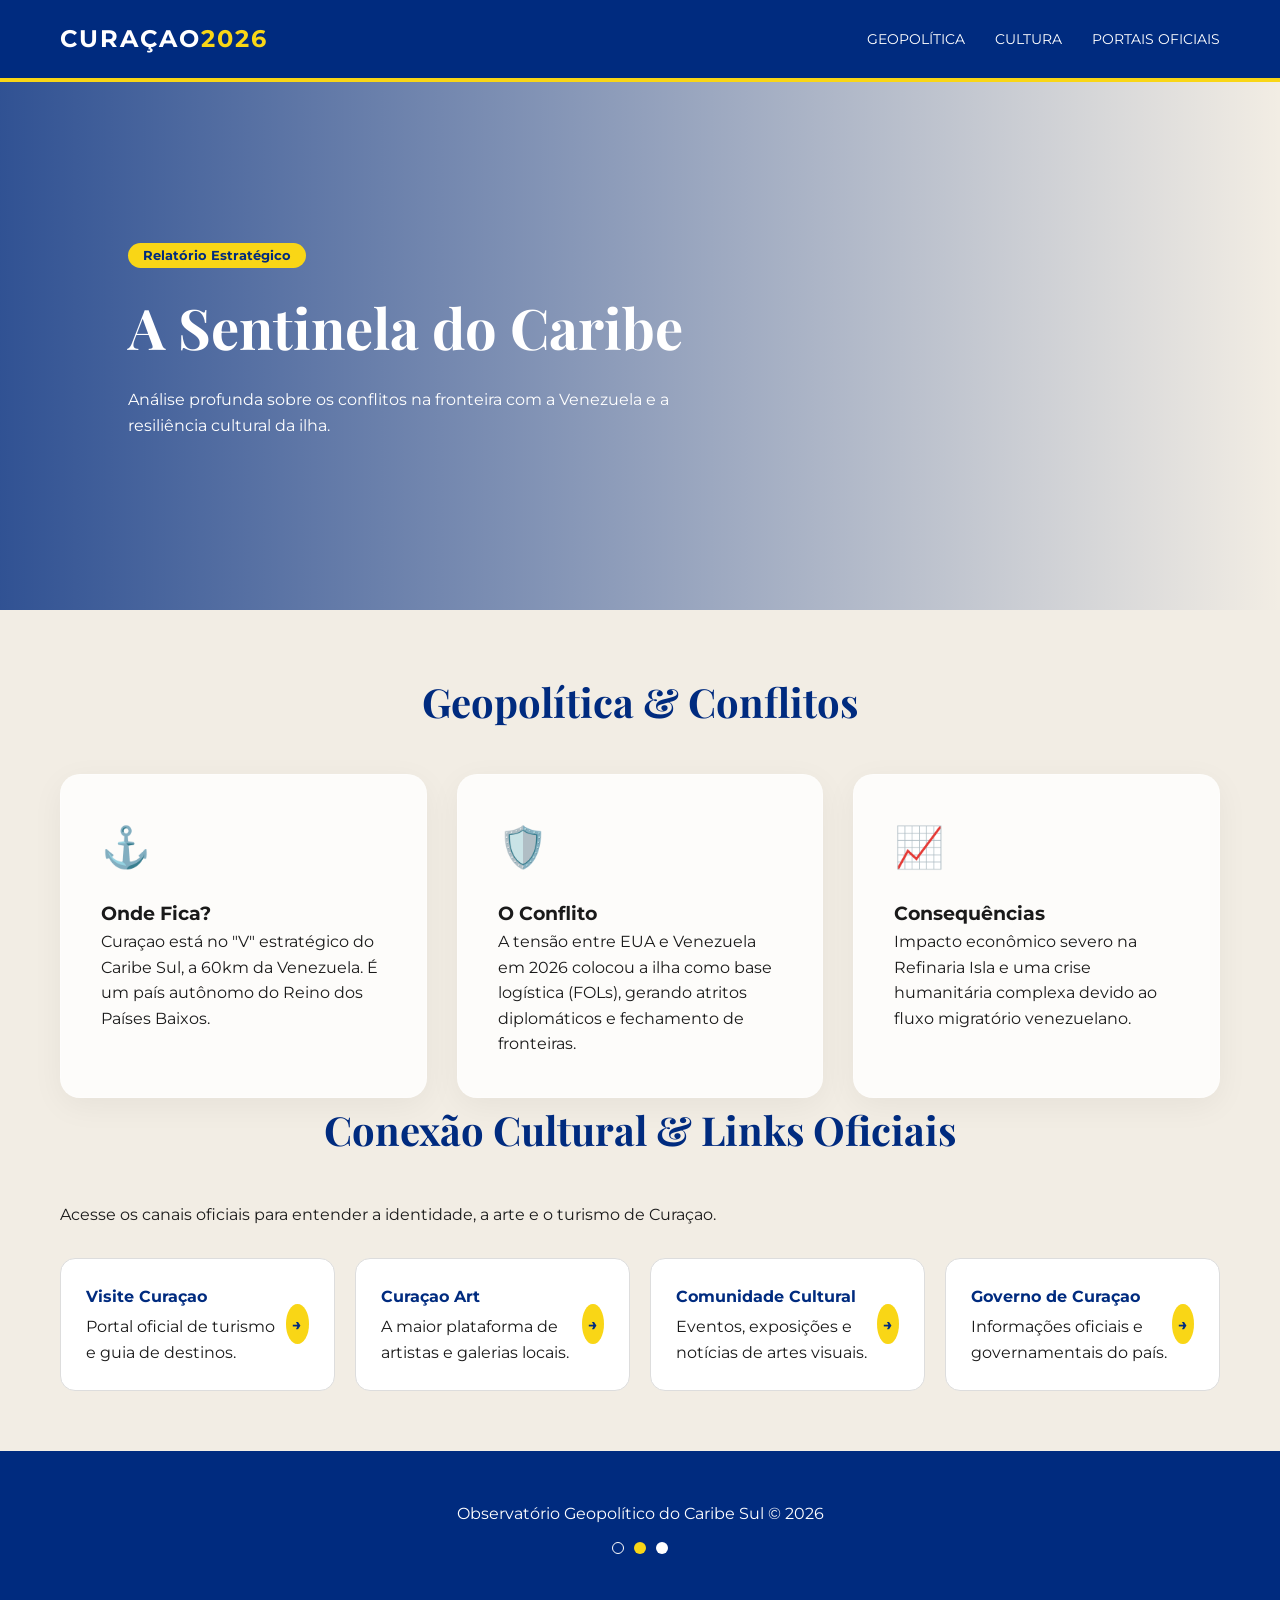
==== index.html @ 9a402e9c "Add files via upload" ====
<!DOCTYPE html>
<html lang="pt-br">
<head>
    <meta charset="UTF-8">
    <meta name="viewport" content="width=device-width, initial-scale=1.0">
    <title>Curaçao Strategic Hub 2026</title>
    <link rel="stylesheet" href="style.css">
    <link href="https://fonts.googleapis.com/css2?family=Montserrat:wght@300;400;700&family=Playfair+Display:ital,wght@0,700;1,700&display=swap" rel="stylesheet">
</head>
<body>

    <nav class="navbar">
        <div class="nav-content">
            <div class="logo">CURAÇAO<span>2026</span></div>
            <ul class="nav-links">
                <li><a href="#geopolitica">Geopolítica</a></li>
                <li><a href="#cultura">Cultura</a></li>
                <li><a href="#links">Portais Oficiais</a></li>
            </ul>
        </div>
    </nav>

    <header class="hero">
        <div class="hero-overlay">
            <div class="hero-text">
                <span class="badge">Relatório Estratégico</span>
                <h1>A Sentinela do Caribe</h1>
                <p>Análise profunda sobre os conflitos na fronteira com a Venezuela e a resiliência cultural da ilha.</p>
            </div>
        </div>
    </header>

    <main class="container">
        
        <section id="geopolitica" class="section-block">
            <h2 class="title-main">Geopolítica & Conflitos</h2>
            <div class="grid-conflitos">
                <div class="glass-card">
                    <div class="card-icon">⚓</div>
                    <h3>Onde Fica?</h3>
                    <p>Curaçao está no "V" estratégico do Caribe Sul, a 60km da Venezuela. É um país autônomo do Reino dos Países Baixos.</p>
                </div>
                <div class="glass-card">
                    <div class="card-icon">🛡️</div>
                    <h3>O Conflito</h3>
                    <p>A tensão entre EUA e Venezuela em 2026 colocou a ilha como base logística (FOLs), gerando atritos diplomáticos e fechamento de fronteiras.</p>
                </div>
                <div class="glass-card">
                    <div class="card-icon">📈</div>
                    <h3>Consequências</h3>
                    <p>Impacto econômico severo na Refinaria Isla e uma crise humanitária complexa devido ao fluxo migratório venezuelano.</p>
                </div>
            </div>
        </section>

        <section id="cultura" class="section-block">
            <h2 class="title-main">Conexão Cultural & Links Oficiais</h2>
            <p class="section-desc">Acesse os canais oficiais para entender a identidade, a arte e o turismo de Curaçao.</p>
            
            <div class="links-grid">
                <a href="https://www.curacao.com/pt/" target="_blank" class="portal-link-card">
                    <div class="link-info">
                        <h4>Visite Curaçao</h4>
                        <p>Portal oficial de turismo e guia de destinos.</p>
                    </div>
                    <span class="btn-arrow">→</span>
                </a>

                <a href="https://curacao-art.com/" target="_blank" class="portal-link-card">
                    <div class="link-info">
                        <h4>Curaçao Art</h4>
                        <p>A maior plataforma de artistas e galerias locais.</p>
                    </div>
                    <span class="btn-arrow">→</span>
                </a>

                <a href="https://www.facebook.com/curacaoart" target="_blank" class="portal-link-card">
                    <div class="link-info">
                        <h4>Comunidade Cultural</h4>
                        <p>Eventos, exposições e notícias de artes visuais.</p>
                    </div>
                    <span class="btn-arrow">→</span>
                </a>

                <a href="https://www.government.cw/" target="_blank" class="portal-link-card">
                    <div class="link-info">
                        <h4>Governo de Curaçao</h4>
                        <p>Informações oficiais e governamentais do país.</p>
                    </div>
                    <span class="btn-arrow">→</span>
                </a>
            </div>
        </section>
    </main>

    <footer>
        <div class="footer-content">
            <p>Observatório Geopolítico do Caribe Sul &copy; 2026</p>
            <div class="colors">
                <div class="dot blue"></div>
                <div class="dot yellow"></div>
                <div class="dot white"></div>
            </div>
        </div>
    </footer>

</body>
</html>
---- style.css ----
:root {
    --primary-blue: #002b7f;
    --accent-yellow: #f9d616;
    --sand-bege: #f2ede4;
    --white: #ffffff;
    --dark-text: #1a1a1a;
    --glass: rgba(255, 255, 255, 0.8);
}

* {
    margin: 0;
    padding: 0;
    box-sizing: border-box;
}

body {
    background-color: var(--sand-bege);
    font-family: 'Montserrat', sans-serif;
    color: var(--dark-text);
    line-height: 1.6;
    scroll-behavior: smooth;
}

/* NAVBAR */
.navbar {
    background: var(--primary-blue);
    padding: 20px 0;
    position: fixed;
    width: 100%;
    top: 0;
    z-index: 1000;
    border-bottom: 4px solid var(--accent-yellow);
}

.nav-content {
    max-width: 1200px;
    margin: 0 auto;
    display: flex;
    justify-content: space-between;
    align-items: center;
    padding: 0 20px;
}

.logo {
    color: white;
    font-weight: 700;
    font-size: 1.5rem;
    letter-spacing: 2px;
}

.logo span { color: var(--accent-yellow); }

.nav-links { list-style: none; display: flex; }
.nav-links li { margin-left: 30px; }
.nav-links a {
    color: white;
    text-decoration: none;
    font-size: 0.9rem;
    font-weight: 400;
    text-transform: uppercase;
}

/* HERO SECTION */
.hero {
    height: 60vh;
    background: url('https://images.unsplash.com/photo-1590523741831-ab7e8b8f9c7f?ixlib=rb-1.2.1&auto=format&fit=crop&w=1350&q=80') center/cover;
    margin-top: 70px;
}

.hero-overlay {
    height: 100%;
    background: linear-gradient(to right, rgba(0, 43, 127, 0.8), transparent);
    display: flex;
    align-items: center;
    padding: 0 10%;
}

.hero-text { color: white; max-width: 600px; }

.badge {
    background: var(--accent-yellow);
    color: var(--primary-blue);
    padding: 5px 15px;
    border-radius: 20px;
    font-weight: 700;
    font-size: 0.8rem;
}

.hero h1 {
    font-family: 'Playfair Display', serif;
    font-size: 3.5rem;
    margin: 15px 0;
}

/* CARDS DE CONFLITO */
.container { max-width: 1200px; margin: 0 auto; padding: 60px 20px; }

.title-main {
    text-align: center;
    font-family: 'Playfair Display', serif;
    font-size: 2.5rem;
    margin-bottom: 40px;
    color: var(--primary-blue);
}

.grid-conflitos {
    display: grid;
    grid-template-columns: repeat(auto-fit, minmax(300px, 1fr));
    gap: 30px;
}

.glass-card {
    background: var(--glass);
    padding: 40px;
    border-radius: 20px;
    border: 1px solid rgba(255,255,255,0.3);
    box-shadow: 0 8px 32px rgba(0,0,0,0.05);
    transition: 0.4s;
}

.glass-card:hover { transform: translateY(-10px); background: white; }

.card-icon { font-size: 2.5rem; margin-bottom: 20px; }

/* LINKS ESTILIZADOS */
.links-grid {
    display: grid;
    grid-template-columns: repeat(auto-fit, minmax(250px, 1fr));
    gap: 20px;
    margin-top: 30px;
}

.portal-link-card {
    background: var(--white);
    padding: 25px;
    text-decoration: none;
    color: var(--dark-text);
    border-radius: 15px;
    display: flex;
    justify-content: space-between;
    align-items: center;
    border: 1px solid #ddd;
    transition: 0.3s;
}

.portal-link-card:hover {
    border-color: var(--primary-blue);
    box-shadow: 0 5px 15px rgba(0,43,127,0.1);
}

.link-info h4 { color: var(--primary-blue); margin-bottom: 5px; }

.btn-arrow {
    background: var(--accent-yellow);
    width: 40px;
    height: 40px;
    display: flex;
    align-items: center;
    justify-content: center;
    border-radius: 50%;
    font-weight: bold;
    color: var(--primary-blue);
}

/* FOOTER */
footer {
    background: var(--primary-blue);
    color: white;
    padding: 50px 0;
    text-align: center;
}

.colors { display: flex; justify-content: center; gap: 10px; margin-top: 15px; }
.dot { width: 12px; height: 12px; border-radius: 50%; }
.blue { background: #002b7f; border: 1px solid white; }
.yellow { background: var(--accent-yellow); }
.white { background: white; }
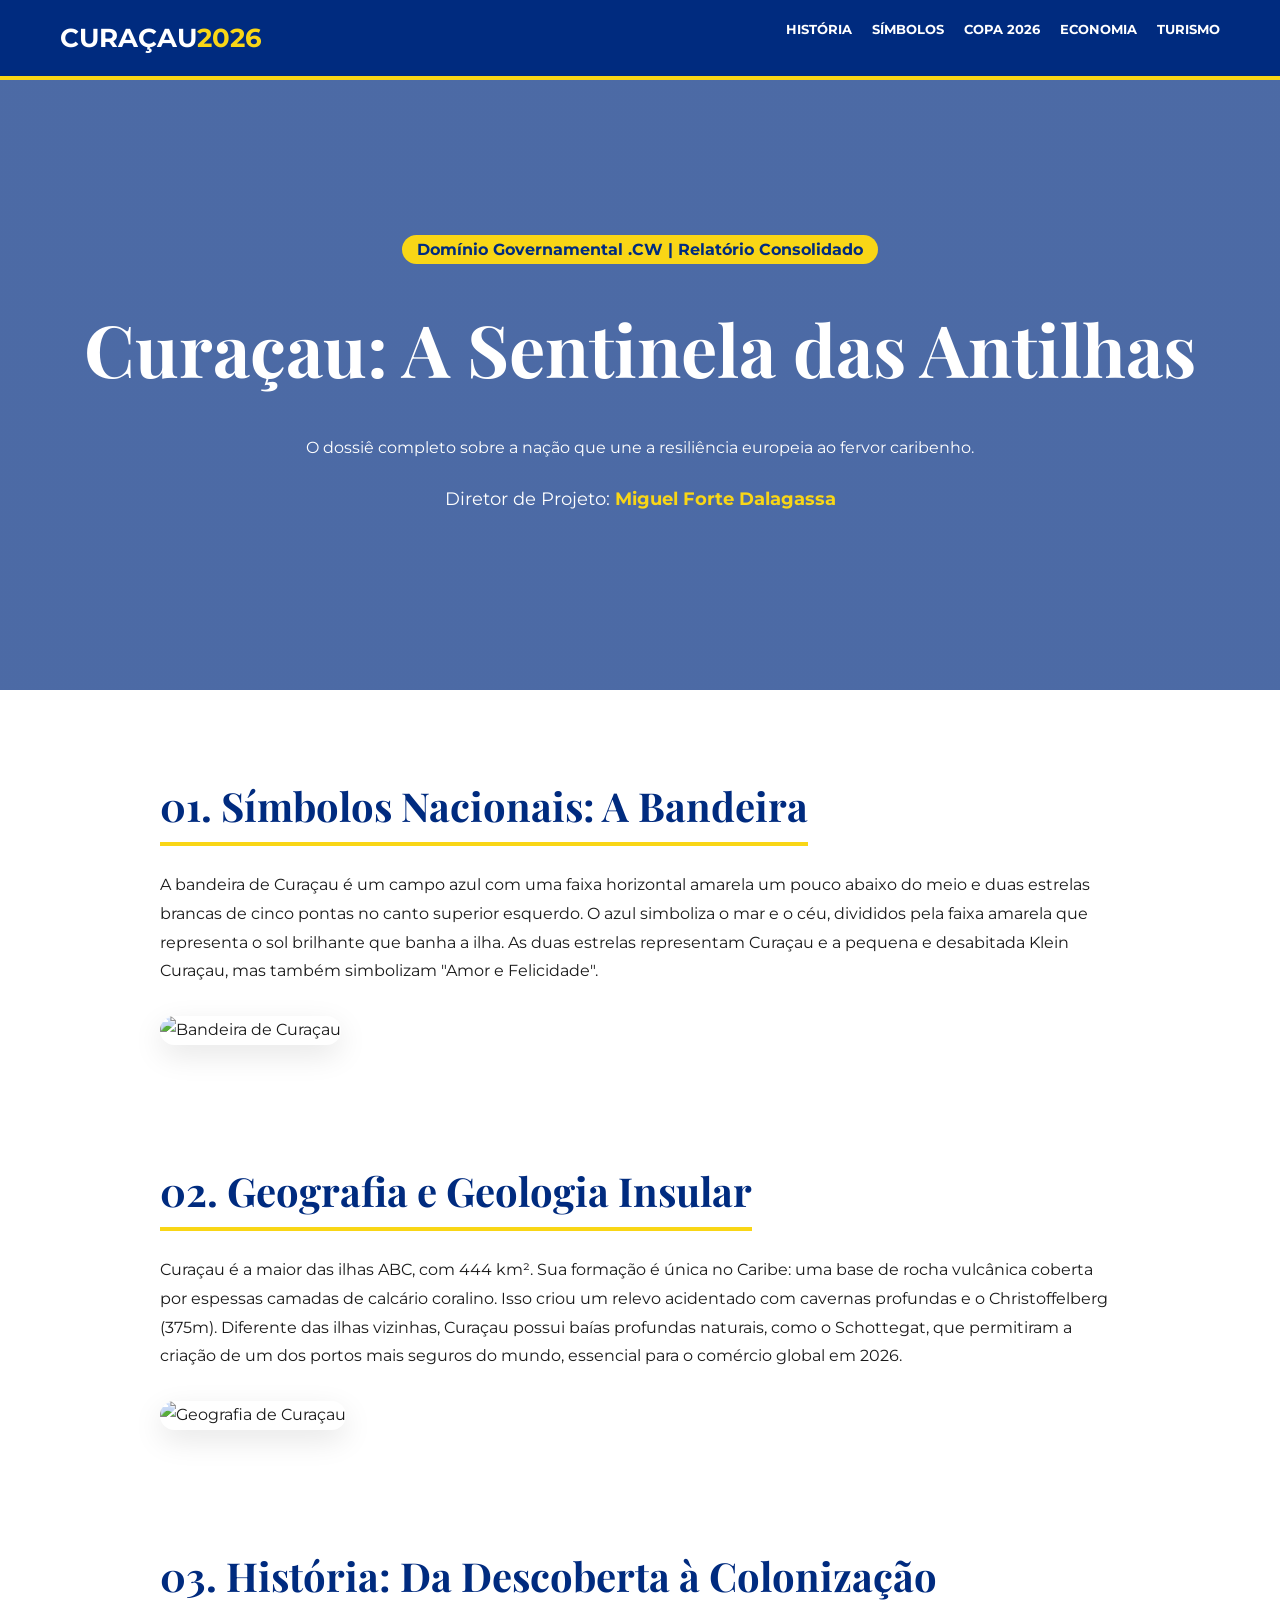
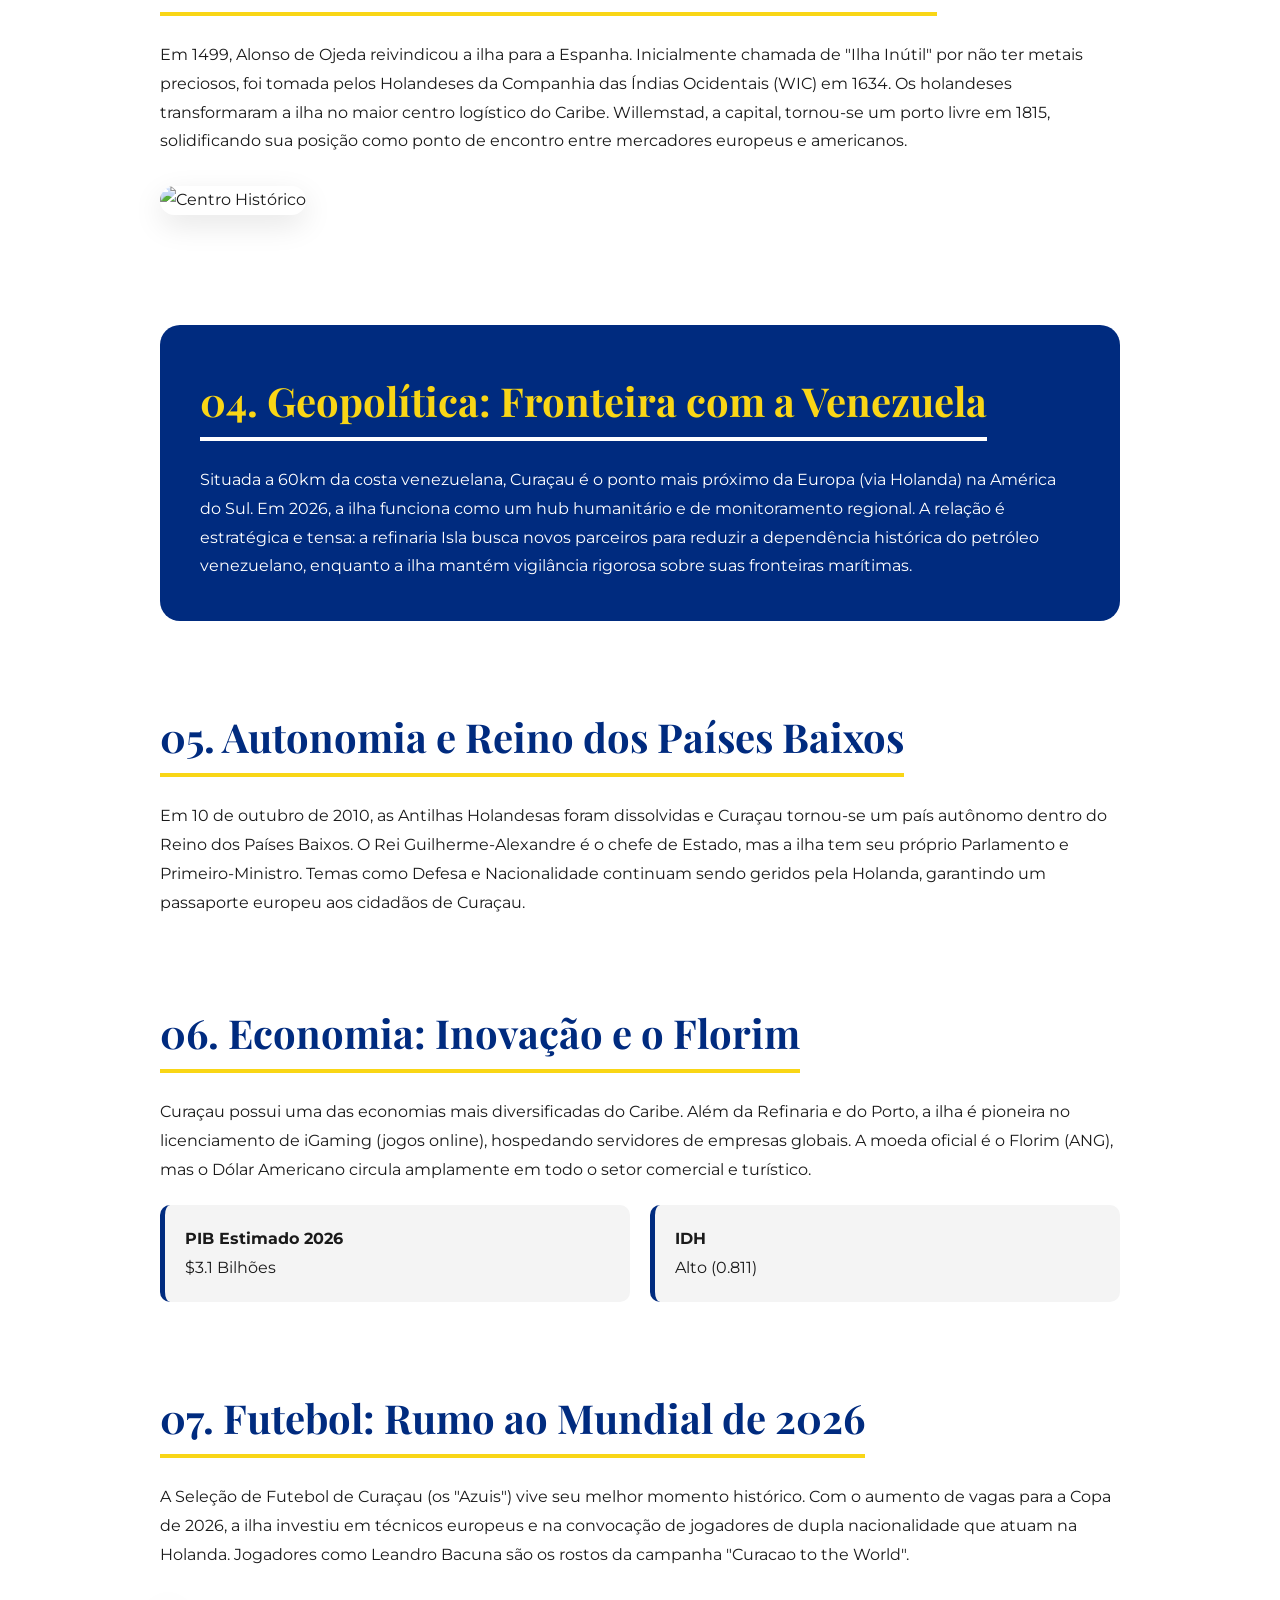
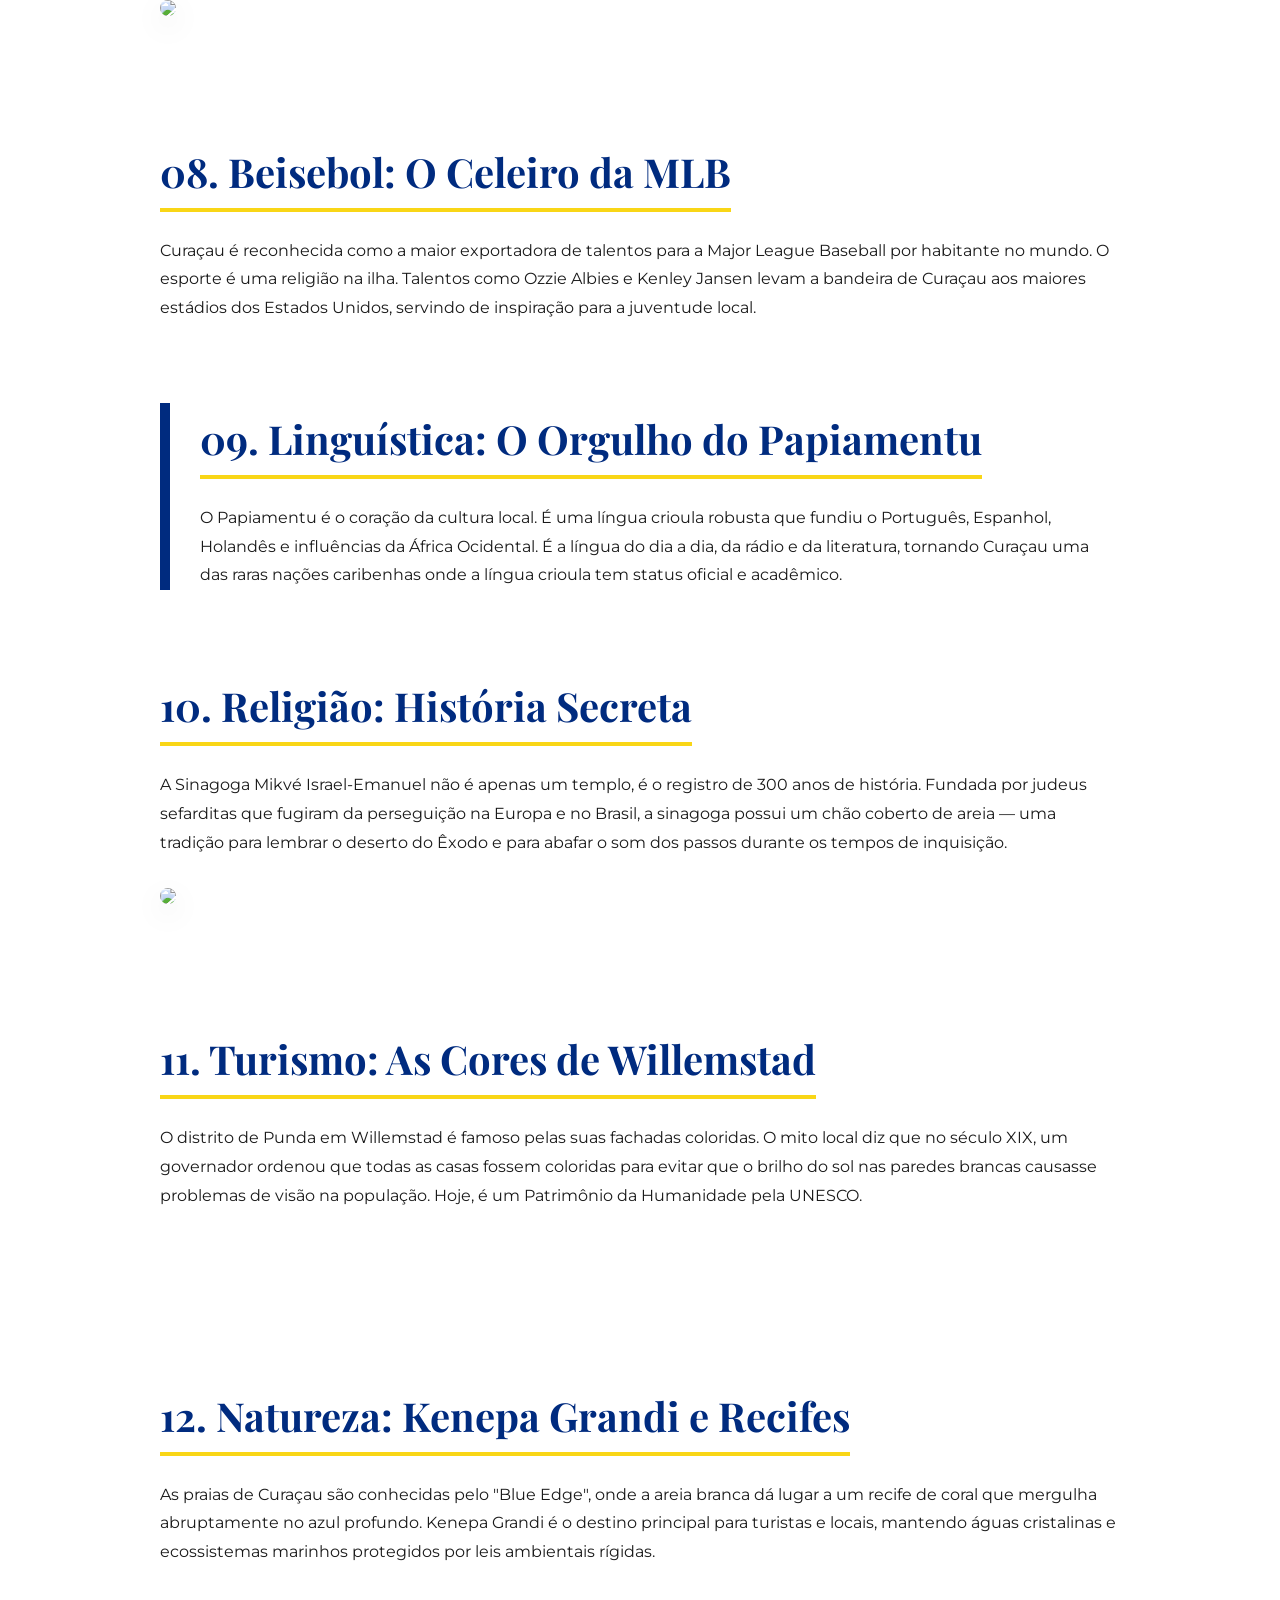
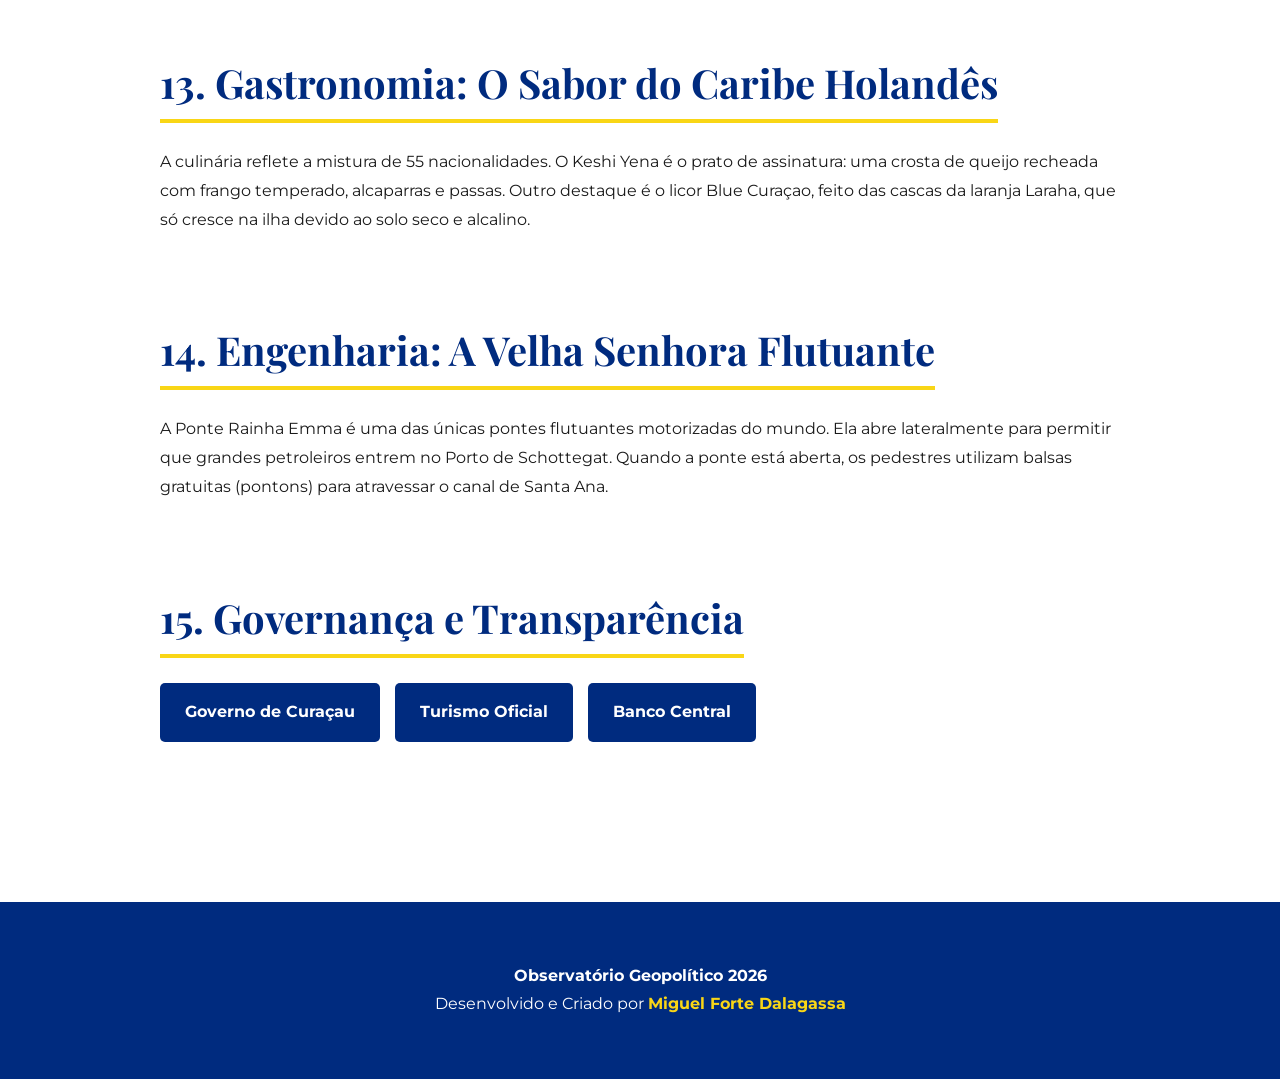
==== commit 8651f043: "Add files via upload" ====
--- a/index.html
+++ b/index.html
@@ -3,7 +3,7 @@
 <head>
     <meta charset="UTF-8">
     <meta name="viewport" content="width=device-width, initial-scale=1.0">
-    <title>Curaçao Strategic Hub 2026</title>
+    <title>Curaçau: Portal Oficial e Enciclopédico | Miguel Forte Dalagassa</title>
     <link rel="stylesheet" href="style.css">
     <link href="https://fonts.googleapis.com/css2?family=Montserrat:wght@300;400;700&family=Playfair+Display:ital,wght@0,700;1,700&display=swap" rel="stylesheet">
 </head>
@@ -11,11 +11,13 @@
 
     <nav class="navbar">
         <div class="nav-content">
-            <div class="logo">CURAÇAO<span>2026</span></div>
+            <div class="logo">CURAÇAU<span>2026</span></div>
             <ul class="nav-links">
-                <li><a href="#geopolitica">Geopolítica</a></li>
-                <li><a href="#cultura">Cultura</a></li>
-                <li><a href="#links">Portais Oficiais</a></li>
+                <li><a href="#historia">História</a></li>
+                <li><a href="#bandeira">Símbolos</a></li>
+                <li><a href="#futebol">Copa 2026</a></li>
+                <li><a href="#economia">Economia</a></li>
+                <li><a href="#turismo">Turismo</a></li>
             </ul>
         </div>
     </nav>
@@ -23,86 +25,112 @@
     <header class="hero">
         <div class="hero-overlay">
             <div class="hero-text">
-                <span class="badge">Relatório Estratégico</span>
-                <h1>A Sentinela do Caribe</h1>
-                <p>Análise profunda sobre os conflitos na fronteira com a Venezuela e a resiliência cultural da ilha.</p>
+                <span class="badge">Domínio Governamental .CW | Relatório Consolidado</span>
+                <h1>Curaçau: A Sentinela das Antilhas</h1>
+                <p>O dossiê completo sobre a nação que une a resiliência europeia ao fervor caribenho.</p>
+                <p class="signature">Diretor de Projeto: <strong>Miguel Forte Dalagassa</strong></p>
             </div>
         </div>
     </header>
 
-    <main class="container">
+    <main class="mega-container">
         
-        <section id="geopolitica" class="section-block">
-            <h2 class="title-main">Geopolítica & Conflitos</h2>
-            <div class="grid-conflitos">
-                <div class="glass-card">
-                    <div class="card-icon">⚓</div>
-                    <h3>Onde Fica?</h3>
-                    <p>Curaçao está no "V" estratégico do Caribe Sul, a 60km da Venezuela. É um país autônomo do Reino dos Países Baixos.</p>
-                </div>
-                <div class="glass-card">
-                    <div class="card-icon">🛡️</div>
-                    <h3>O Conflito</h3>
-                    <p>A tensão entre EUA e Venezuela em 2026 colocou a ilha como base logística (FOLs), gerando atritos diplomáticos e fechamento de fronteiras.</p>
-                </div>
-                <div class="glass-card">
-                    <div class="card-icon">📈</div>
-                    <h3>Consequências</h3>
-                    <p>Impacto econômico severo na Refinaria Isla e uma crise humanitária complexa devido ao fluxo migratório venezuelano.</p>
-                </div>
+        <section id="bandeira" class="wiki-section">
+            <h2 class="title-l">01. Símbolos Nacionais: A Bandeira</h2>
+            <p>A bandeira de Curaçau é um campo azul com uma faixa horizontal amarela um pouco abaixo do meio e duas estrelas brancas de cinco pontas no canto superior esquerdo. O azul simboliza o mar e o céu, divididos pela faixa amarela que representa o sol brilhante que banha a ilha. As duas estrelas representam Curaçau e a pequena e desabitada Klein Curaçau, mas também simbolizam "Amor e Felicidade".</p>
+            <img src="https://upload.wikimedia.org/wikipedia/commons/thumb/b/b1/Flag_of_Cura%C3%A7ao.svg/1200px-Flag_of_Cura%C3%A7ao.svg.png" alt="Bandeira de Curaçau">
+        </section>
+
+        <section class="wiki-section">
+            <h2 class="title-l">02. Geografia e Geologia Insular</h2>
+            <p>Curaçau é a maior das ilhas ABC, com 444 km². Sua formação é única no Caribe: uma base de rocha vulcânica coberta por espessas camadas de calcário coralino. Isso criou um relevo acidentado com cavernas profundas e o Christoffelberg (375m). Diferente das ilhas vizinhas, Curaçau possui baías profundas naturais, como o Schottegat, que permitiram a criação de um dos portos mais seguros do mundo, essencial para o comércio global em 2026.</p>
+            <img src="https://images.unsplash.com/photo-1590523741831-ab7e8b8f9c7f?auto=format&fit=crop&w=1200&q=80" alt="Geografia de Curaçau">
+        </section>
+
+        <section id="historia" class="wiki-section">
+            <h2 class="title-l">03. História: Da Descoberta à Colonização</h2>
+            <p>Em 1499, Alonso de Ojeda reivindicou a ilha para a Espanha. Inicialmente chamada de "Ilha Inútil" por não ter metais preciosos, foi tomada pelos Holandeses da Companhia das Índias Ocidentais (WIC) em 1634. Os holandeses transformaram a ilha no maior centro logístico do Caribe. Willemstad, a capital, tornou-se um porto livre em 1815, solidificando sua posição como ponto de encontro entre mercadores europeus e americanos.</p>
+            <img src="https://imgs.search.brave.com/KeZ0hi5SzxjQ5oLhXMk7jV7t2J5lJ8PjtAWJES4cf0Y/rs:fit:860:0:0:0/g:ce/aHR0cHM6Ly9pbWdt/ZC5uZXQvaW1hZ2Vz/L3YxL2d1aWEvMTU5/MTA0Ni9jZW50cm8t/aGlzdG9yaWNvLWRl/LWN1cml0aWJhLmpw/Zw" alt="Centro Histórico">
+        </section>
+
+        <section id="geopolitica" class="wiki-section dark-card">
+            <h2 class="title-l">04. Geopolítica: Fronteira com a Venezuela</h2>
+            <p>Situada a 60km da costa venezuelana, Curaçau é o ponto mais próximo da Europa (via Holanda) na América do Sul. Em 2026, a ilha funciona como um hub humanitário e de monitoramento regional. A relação é estratégica e tensa: a refinaria Isla busca novos parceiros para reduzir a dependência histórica do petróleo venezuelano, enquanto a ilha mantém vigilância rigorosa sobre suas fronteiras marítimas.</p>
+        </section>
+
+        <section class="wiki-section">
+            <h2 class="title-l">05. Autonomia e Reino dos Países Baixos</h2>
+            <p>Em 10 de outubro de 2010, as Antilhas Holandesas foram dissolvidas e Curaçau tornou-se um país autônomo dentro do Reino dos Países Baixos. O Rei Guilherme-Alexandre é o chefe de Estado, mas a ilha tem seu próprio Parlamento e Primeiro-Ministro. Temas como Defesa e Nacionalidade continuam sendo geridos pela Holanda, garantindo um passaporte europeu aos cidadãos de Curaçau.</p>
+        </section>
+
+        <section id="economia" class="wiki-section">
+            <h2 class="title-l">06. Economia: Inovação e o Florim</h2>
+            <p>Curaçau possui uma das economias mais diversificadas do Caribe. Além da Refinaria e do Porto, a ilha é pioneira no licenciamento de iGaming (jogos online), hospedando servidores de empresas globais. A moeda oficial é o Florim (ANG), mas o Dólar Americano circula amplamente em todo o setor comercial e turístico.</p>
+            <div class="stats-grid">
+                <div class="stat-box"><h4>PIB Estimado 2026</h4><p>$3.1 Bilhões</p></div>
+                <div class="stat-box"><h4>IDH</h4><p>Alto (0.811)</p></div>
             </div>
         </section>
 
-        <section id="cultura" class="section-block">
-            <h2 class="title-main">Conexão Cultural & Links Oficiais</h2>
-            <p class="section-desc">Acesse os canais oficiais para entender a identidade, a arte e o turismo de Curaçao.</p>
-            
-            <div class="links-grid">
-                <a href="https://www.curacao.com/pt/" target="_blank" class="portal-link-card">
-                    <div class="link-info">
-                        <h4>Visite Curaçao</h4>
-                        <p>Portal oficial de turismo e guia de destinos.</p>
-                    </div>
-                    <span class="btn-arrow">→</span>
-                </a>
+        <section id="futebol" class="wiki-section">
+            <h2 class="title-l">07. Futebol: Rumo ao Mundial de 2026</h2>
+            <p>A Seleção de Futebol de Curaçau (os "Azuis") vive seu melhor momento histórico. Com o aumento de vagas para a Copa de 2026, a ilha investiu em técnicos europeus e na convocação de jogadores de dupla nacionalidade que atuam na Holanda. Jogadores como Leandro Bacuna são os rostos da campanha "Curacao to the World".</p>
+            <img src="https://imgs.search.brave.com/EnGJ_qdP4SrPNNSWNHbB1l2VQya6NLTztIeuc8Wm8AQ/rs:fit:860:0:0:0/g:ce/aHR0cHM6Ly9jb250/ZXVkby5pbWd1b2wu/Y29tLmJyL2MvZXNw/b3J0ZS9mOS8yMDIz/LzAzLzI4L3NlbGVj/YW8tZGUtY3VyYWNh/by1lbmNhcmEtYS1h/cmdlbnRpbmEtZGUt/bWVzc2ktZW0tYW1p/c3Rvc28taG9qZS0x/Njc5OTk2ODUzODAw/X3YyXzkwMHg1MDYu/anBn">
+        </section>
 
-                <a href="https://curacao-art.com/" target="_blank" class="portal-link-card">
-                    <div class="link-info">
-                        <h4>Curaçao Art</h4>
-                        <p>A maior plataforma de artistas e galerias locais.</p>
-                    </div>
-                    <span class="btn-arrow">→</span>
-                </a>
+        <section class="wiki-section">
+            <h2 class="title-l">08. Beisebol: O Celeiro da MLB</h2>
+            <p>Curaçau é reconhecida como a maior exportadora de talentos para a Major League Baseball por habitante no mundo. O esporte é uma religião na ilha. Talentos como Ozzie Albies e Kenley Jansen levam a bandeira de Curaçau aos maiores estádios dos Estados Unidos, servindo de inspiração para a juventude local.</p>
+        </section>
 
-                <a href="https://www.facebook.com/curacaoart" target="_blank" class="portal-link-card">
-                    <div class="link-info">
-                        <h4>Comunidade Cultural</h4>
-                        <p>Eventos, exposições e notícias de artes visuais.</p>
-                    </div>
-                    <span class="btn-arrow">→</span>
-                </a>
+        <section class="wiki-section info-blue">
+            <h2 class="title-l">09. Linguística: O Orgulho do Papiamentu</h2>
+            <p>O Papiamentu é o coração da cultura local. É uma língua crioula robusta que fundiu o Português, Espanhol, Holandês e influências da África Ocidental. É a língua do dia a dia, da rádio e da literatura, tornando Curaçau uma das raras nações caribenhas onde a língua crioula tem status oficial e acadêmico.</p>
+        </section>
 
-                <a href="https://www.government.cw/" target="_blank" class="portal-link-card">
-                    <div class="link-info">
-                        <h4>Governo de Curaçao</h4>
-                        <p>Informações oficiais e governamentais do país.</p>
-                    </div>
-                    <span class="btn-arrow">→</span>
-                </a>
+        <section class="wiki-section">
+            <h2 class="title-l">10. Religião: História Secreta</h2>
+            <p>A Sinagoga Mikvé Israel-Emanuel não é apenas um templo, é o registro de 300 anos de história. Fundada por judeus sefarditas que fugiram da perseguição na Europa e no Brasil, a sinagoga possui um chão coberto de areia — uma tradição para lembrar o deserto do Êxodo e para abafar o som dos passos durante os tempos de inquisição.</p>
+            <img src="https://imgs.search.brave.com/HoWVtPqDftUY-XuB63odjJT1dFKNvd1567gdOLlA46s/rs:fit:860:0:0:0/g:ce/aHR0cHM6Ly9tZWRp/YS5pc3RvY2twaG90/by5jb20vaWQvNTEy/NDYwMDYwL3B0L2Zv/dG8vbWlrdmUtaXNy/YWVsLWVtYW51ZWwt/c2luYWdvZ2EtZW0t/d2lsbGVtc3RhZC1j/dXJhY2FvLmpwZz9z/PTYxMng2MTImdz0w/Jms9MjAmYz1hQmtO/YzNERVpFaFEzVTZx/c1d3YjZDVHVQeV9w/VU9JVjNGMUpaMXBs/NVRRPQ">
+        </section>
+
+        <section id="turismo" class="wiki-section">
+            <h2 class="title-l">11. Turismo: As Cores de Willemstad</h2>
+            <p>O distrito de Punda em Willemstad é famoso pelas suas fachadas coloridas. O mito local diz que no século XIX, um governador ordenou que todas as casas fossem coloridas para evitar que o brilho do sol nas paredes brancas causasse problemas de visão na população. Hoje, é um Patrimônio da Humanidade pela UNESCO.</p>
+            <img src="https://imgs.search.brave.com/63unjxvE-16nUEPFPOmFac_eAjbxXWSLvJCeeRSnjK0/rs:fit:860:0:0:0/g:ce/aHR0cHM6Ly9tZWRp/YS5pc3RvY2twaG90/by5jb20vaWQvMTE3/MDczNDIyMi9waG90/by9jdXJhY2FvLXdp/bGxlbXN0YWQtcHVu/ZGEtZGlzdHJpY3Qu/anBnP3M9NjEyeDYx/MiZ3PTAmaz0yMCZj/PWFqWDZQWGswRm1j/Sks2aGhYdWJSejY1/WFduTWpzT2ZmWW1J/dHVNdUpPS3c9" alt="Willemstad UNESCO">
+        </section>
+
+        <section class="wiki-section">
+            <h2 class="title-l">12. Natureza: Kenepa Grandi e Recifes</h2>
+            <p>As praias de Curaçau são conhecidas pelo "Blue Edge", onde a areia branca dá lugar a um recife de coral que mergulha abruptamente no azul profundo. Kenepa Grandi é o destino principal para turistas e locais, mantendo águas cristalinas e ecossistemas marinhos protegidos por leis ambientais rígidas.</p>
+        </section>
+
+        <section class="wiki-section">
+            <h2 class="title-l">13. Gastronomia: O Sabor do Caribe Holandês</h2>
+            <p>A culinária reflete a mistura de 55 nacionalidades. O Keshi Yena é o prato de assinatura: uma crosta de queijo recheada com frango temperado, alcaparras e passas. Outro destaque é o licor Blue Curaçao, feito das cascas da laranja Laraha, que só cresce na ilha devido ao solo seco e alcalino.</p>
+        </section>
+
+        <section class="wiki-section">
+            <h2 class="title-l">14. Engenharia: A Velha Senhora Flutuante</h2>
+            <p>A Ponte Rainha Emma é uma das únicas pontes flutuantes motorizadas do mundo. Ela abre lateralmente para permitir que grandes petroleiros entrem no Porto de Schottegat. Quando a ponte está aberta, os pedestres utilizam balsas gratuitas (pontons) para atravessar o canal de Santa Ana.</p>
+        </section>
+
+        <section class="wiki-section">
+            <h2 class="title-l">15. Governança e Transparência</h2>
+            <div class="links-list">
+                <a href="https://www.government.cw/" target="_blank" class="link-btn">Governo de Curaçau</a>
+                <a href="https://www.curacao.com/" target="_blank" class="link-btn">Turismo Oficial</a>
+                <a href="https://www.centralbank.cw/" target="_blank" class="link-btn">Banco Central</a>
             </div>
         </section>
+
     </main>
 
-    <footer>
-        <div class="footer-content">
-            <p>Observatório Geopolítico do Caribe Sul &copy; 2026</p>
-            <div class="colors">
-                <div class="dot blue"></div>
-                <div class="dot yellow"></div>
-                <div class="dot white"></div>
-            </div>
-        </div>
+    <footer class="footer">
+        <p><strong>Observatório Geopolítico 2026</strong></p>
+        <p>Desenvolvido e Criado por <span>Miguel Forte Dalagassa</span></p>
     </footer>
 
+    <script src="script.js"></script>
 </body>
 </html>
--- a/style.css
+++ b/style.css
@@ -1,35 +1,29 @@
 :root {
-    --primary-blue: #002b7f;
-    --accent-yellow: #f9d616;
-    --sand-bege: #f2ede4;
+    --blue: #002b7f; /* Azul Vibrante Original */
+    --yellow: #f9d616;
     --white: #ffffff;
-    --dark-text: #1a1a1a;
-    --glass: rgba(255, 255, 255, 0.8);
+    --gray: #f4f4f4;
+    --text: #1a1a1a;
 }
 
-* {
-    margin: 0;
-    padding: 0;
-    box-sizing: border-box;
-}
+* { margin: 0; padding: 0; box-sizing: border-box; }
 
 body {
-    background-color: var(--sand-bege);
     font-family: 'Montserrat', sans-serif;
-    color: var(--dark-text);
-    line-height: 1.6;
-    scroll-behavior: smooth;
+    background-color: var(--white);
+    color: var(--text);
+    line-height: 1.8;
 }
 
 /* NAVBAR */
 .navbar {
-    background: var(--primary-blue);
-    padding: 20px 0;
+    background: var(--blue);
+    padding: 15px 0;
     position: fixed;
     width: 100%;
     top: 0;
-    z-index: 1000;
-    border-bottom: 4px solid var(--accent-yellow);
+    z-index: 2000;
+    border-bottom: 4px solid var(--yellow);
 }
 
 .nav-content {
@@ -37,141 +31,82 @@
     margin: 0 auto;
     display: flex;
     justify-content: space-between;
-    align-items: center;
     padding: 0 20px;
 }
 
-.logo {
-    color: white;
-    font-weight: 700;
-    font-size: 1.5rem;
-    letter-spacing: 2px;
-}
+.logo { color: white; font-weight: 700; font-size: 1.6rem; }
+.logo span { color: var(--yellow); }
 
-.logo span { color: var(--accent-yellow); }
-
-.nav-links { list-style: none; display: flex; }
-.nav-links li { margin-left: 30px; }
+.nav-links { display: flex; list-style: none; }
 .nav-links a {
     color: white;
     text-decoration: none;
-    font-size: 0.9rem;
-    font-weight: 400;
+    margin-left: 20px;
+    font-size: 0.8rem;
+    font-weight: 700;
     text-transform: uppercase;
 }
 
-/* HERO SECTION */
+/* HERO */
 .hero {
-    height: 60vh;
-    background: url('https://images.unsplash.com/photo-1590523741831-ab7e8b8f9c7f?ixlib=rb-1.2.1&auto=format&fit=crop&w=1350&q=80') center/cover;
-    margin-top: 70px;
+    height: 70vh;
+    background: linear-gradient(rgba(0,43,127,0.7), rgba(0,43,127,0.7)), 
+                url('https://images.unsplash.com/photo-1590523741831-ab7e8b8f9c7f?auto=format&fit=crop&w=1500&q=80') center/cover fixed;
+    display: flex;
+    align-items: center;
+    justify-content: center;
+    margin-top: 60px;
 }
 
-.hero-overlay {
-    height: 100%;
-    background: linear-gradient(to right, rgba(0, 43, 127, 0.8), transparent);
-    display: flex;
-    align-items: center;
-    padding: 0 10%;
+.hero-text { text-align: center; color: white; padding: 0 20px; }
+.hero h1 { font-family: 'Playfair Display', serif; font-size: clamp(2.5rem, 8vw, 4.5rem); margin: 20px 0; }
+.badge { background: var(--yellow); color: var(--blue); padding: 5px 15px; border-radius: 20px; font-weight: 700; }
+.signature { margin-top: 20px; font-size: 1.1rem; }
+.signature strong { color: var(--yellow); }
+
+/* CONTAINER MEGA */
+.mega-container { max-width: 1000px; margin: 0 auto; padding: 80px 20px; }
+
+.wiki-section { margin-bottom: 80px; }
+.title-l {
+    font-family: 'Playfair Display', serif;
+    font-size: 2.5rem;
+    color: var(--blue);
+    margin-bottom: 25px;
+    border-bottom: 4px solid var(--yellow);
+    display: inline-block;
 }
 
-.hero-text { color: white; max-width: 600px; }
+.dark-card { background: var(--blue); color: white; padding: 40px; border-radius: 20px; }
+.dark-card .title-l { color: var(--yellow); border-color: white; }
 
-.badge {
-    background: var(--accent-yellow);
-    color: var(--primary-blue);
-    padding: 5px 15px;
-    border-radius: 20px;
+.info-blue { border-left: 10px solid var(--blue); padding-left: 30px; }
+
+img { width: 100%; border-radius: 15px; margin: 30px 0; box-shadow: 0 10px 30px rgba(0,0,0,0.1); }
+
+/* STATS E LINKS */
+.stats-grid { display: grid; grid-template-columns: 1fr 1fr; gap: 20px; margin-top: 20px; }
+.stat-box { background: var(--gray); padding: 20px; border-radius: 10px; border-left: 5px solid var(--blue); }
+
+.links-list { display: flex; flex-wrap: wrap; gap: 15px; }
+.link-btn {
+    background: var(--blue);
+    color: white;
+    padding: 15px 25px;
+    text-decoration: none;
+    border-radius: 5px;
     font-weight: 700;
-    font-size: 0.8rem;
-}
-
-.hero h1 {
-    font-family: 'Playfair Display', serif;
-    font-size: 3.5rem;
-    margin: 15px 0;
-}
-
-/* CARDS DE CONFLITO */
-.container { max-width: 1200px; margin: 0 auto; padding: 60px 20px; }
-
-.title-main {
-    text-align: center;
-    font-family: 'Playfair Display', serif;
-    font-size: 2.5rem;
-    margin-bottom: 40px;
-    color: var(--primary-blue);
-}
-
-.grid-conflitos {
-    display: grid;
-    grid-template-columns: repeat(auto-fit, minmax(300px, 1fr));
-    gap: 30px;
-}
-
-.glass-card {
-    background: var(--glass);
-    padding: 40px;
-    border-radius: 20px;
-    border: 1px solid rgba(255,255,255,0.3);
-    box-shadow: 0 8px 32px rgba(0,0,0,0.05);
-    transition: 0.4s;
-}
-
-.glass-card:hover { transform: translateY(-10px); background: white; }
-
-.card-icon { font-size: 2.5rem; margin-bottom: 20px; }
-
-/* LINKS ESTILIZADOS */
-.links-grid {
-    display: grid;
-    grid-template-columns: repeat(auto-fit, minmax(250px, 1fr));
-    gap: 20px;
-    margin-top: 30px;
-}
-
-.portal-link-card {
-    background: var(--white);
-    padding: 25px;
-    text-decoration: none;
-    color: var(--dark-text);
-    border-radius: 15px;
-    display: flex;
-    justify-content: space-between;
-    align-items: center;
-    border: 1px solid #ddd;
     transition: 0.3s;
 }
 
-.portal-link-card:hover {
-    border-color: var(--primary-blue);
-    box-shadow: 0 5px 15px rgba(0,43,127,0.1);
-}
-
-.link-info h4 { color: var(--primary-blue); margin-bottom: 5px; }
-
-.btn-arrow {
-    background: var(--accent-yellow);
-    width: 40px;
-    height: 40px;
-    display: flex;
-    align-items: center;
-    justify-content: center;
-    border-radius: 50%;
-    font-weight: bold;
-    color: var(--primary-blue);
-}
+.link-btn:hover { background: var(--yellow); color: var(--blue); }
 
 /* FOOTER */
-footer {
-    background: var(--primary-blue);
-    color: white;
-    padding: 50px 0;
-    text-align: center;
-}
+.footer { background: var(--blue); color: white; padding: 60px 20px; text-align: center; }
+.footer span { color: var(--yellow); font-weight: 700; }
 
-.colors { display: flex; justify-content: center; gap: 10px; margin-top: 15px; }
-.dot { width: 12px; height: 12px; border-radius: 50%; }
-.blue { background: #002b7f; border: 1px solid white; }
-.yellow { background: var(--accent-yellow); }
-.white { background: white; }+/* MOBILE */
+@media (max-width: 768px) {
+    .nav-links { display: none; }
+    .hero { height: 60vh; }
+}
